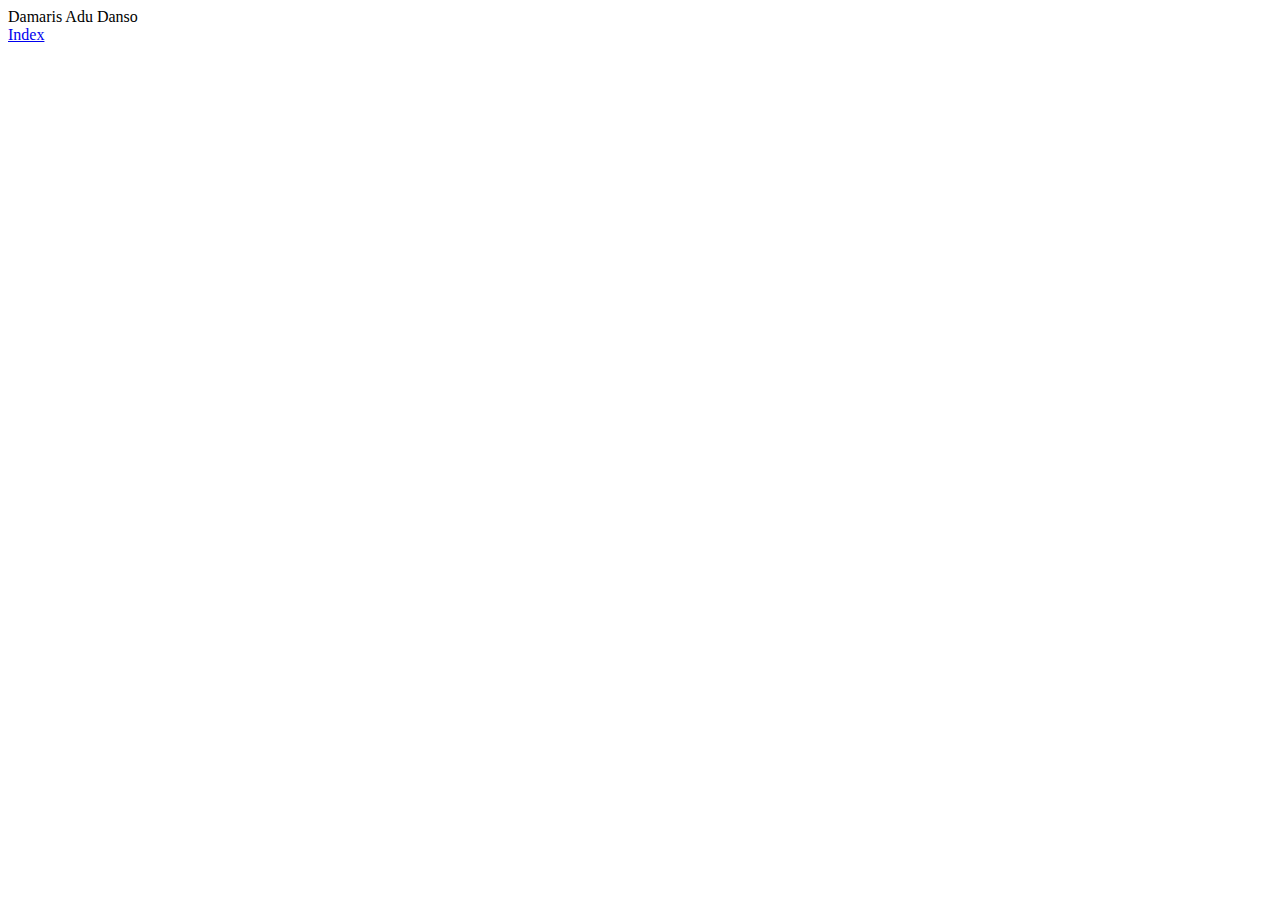
==== profile.html @ 7f3ef5bd "first commit" ====
<!DOCTYPE html>
<html lang="en">
  <head>
    <meta charset="UTF-8" />
    <meta name="viewport" content="width=device-width, initial-scale=1.0" />
    <title>Document</title>
  </head>
  <body>
    <div class="container">
      <!-- Header -->
      <header>
        <div class="logo">Damaris Adu Danso</div>
        <nav class="nav">
          <a href="#">Index</a>
        </nav>
      </header>
    </div>
  </body>
</html>
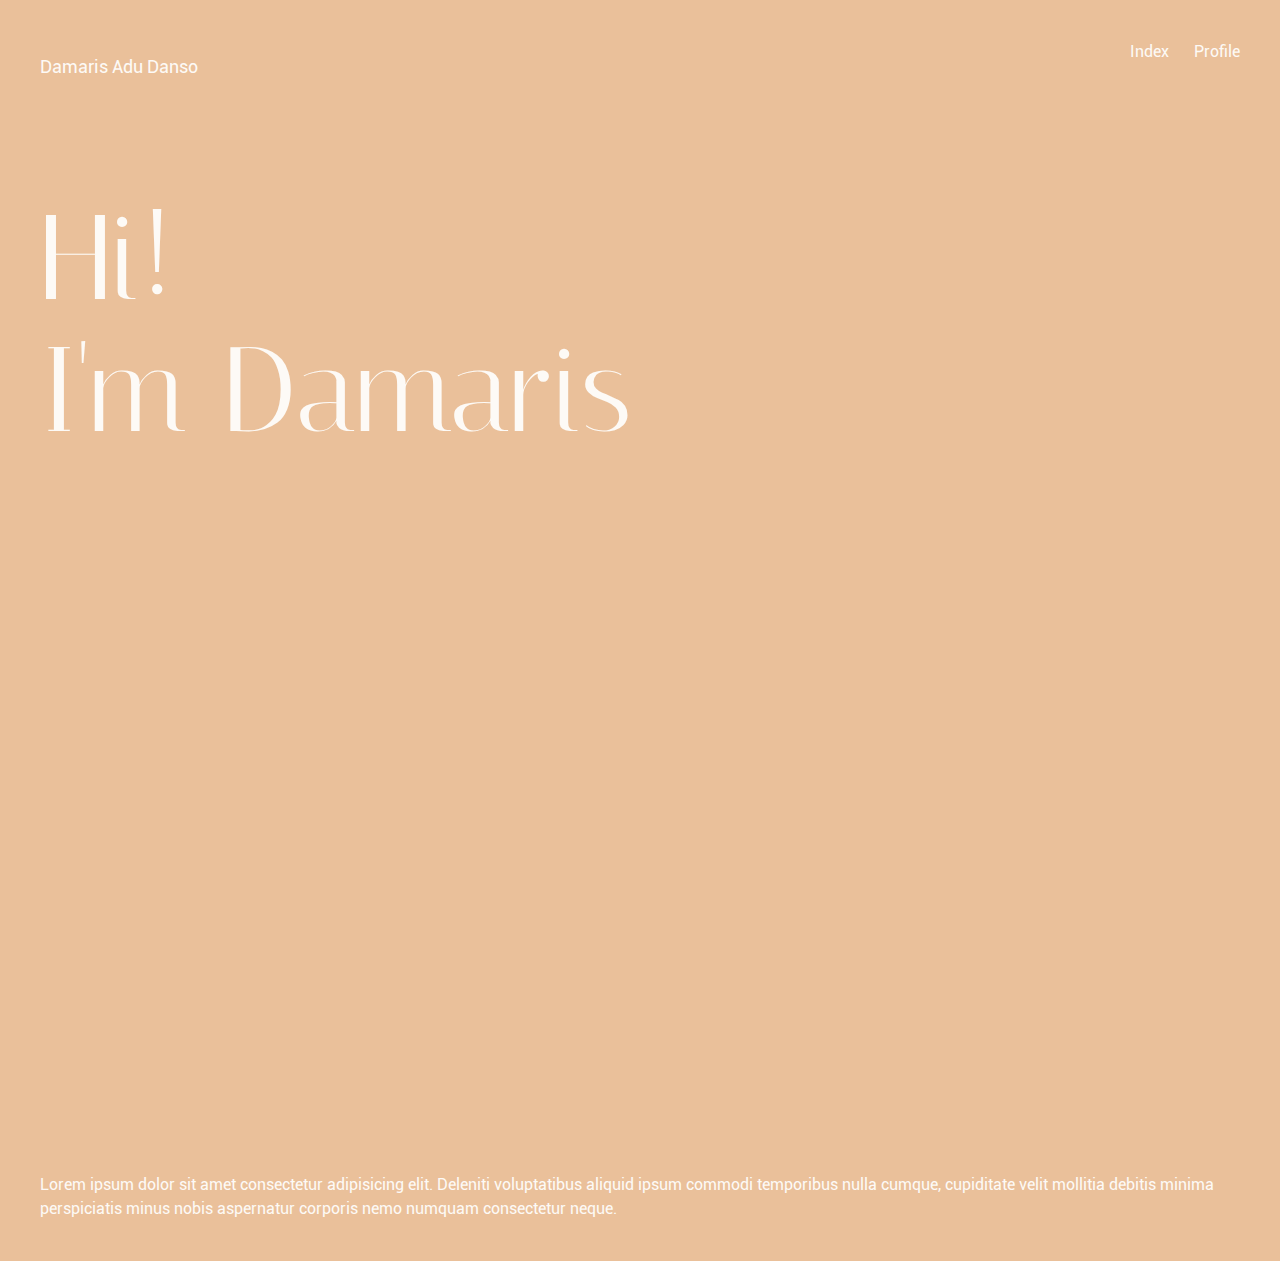
==== commit ac53e345: "profile page added and linked" ====
--- a/profile.html
+++ b/profile.html
@@ -3,16 +3,25 @@
   <head>
     <meta charset="UTF-8" />
     <meta name="viewport" content="width=device-width, initial-scale=1.0" />
-    <title>Document</title>
+    <title>Damaris Danso ¬ Profile </title>
+    <link rel="stylesheet" href="./css/styles.css" />
   </head>
   <body>
     <div class="container">
       <!-- Header -->
-      <header>
-        <div class="logo">Damaris Adu Danso</div>
-        <nav class="nav">
-          <a href="#">Index</a>
-        </nav>
+        <header>
+          <div class="logo">Damaris Adu Danso</div>
+          <nav class="nav">
+            <p class="effect-underline"><a href="./index.html">Index</a></p>
+            <p class="effect-underline"><a href="./profile.html">Profile</a></p>
+         </nav>
+        </header>
+  
+        <!-- Main content -->
+        <main>
+          <h1 class="main-title">Hi! <br> I'm Damaris</h1>
+          <p>Lorem ipsum dolor sit amet consectetur adipisicing elit. Deleniti voluptatibus aliquid ipsum commodi temporibus nulla cumque, cupiditate velit mollitia debitis minima perspiciatis minus nobis aspernatur corporis nemo numquam consectetur neque.</p>
+        </main>
       </header>
     </div>
   </body>
--- a/css/styles.css
+++ b/css/styles.css
@@ -0,0 +1,138 @@
+* {
+    margin: 0;
+    padding: 0;
+    box-sizing: border-box;
+
+  }
+@font-face {
+font-family: 'italiana';
+src: url(../Fonts/italiana/Italiana-Regular.ttf) format('truetype');
+}
+@font-face {
+font-family: 'roboto';
+src: url(../Fonts/roboto/Roboto-Regular.ttf) format('truetype');
+}
+  body {
+    font-family: 'roboto', sans-serif;
+    background-color: #eac09a;
+    background-image: url(../images/hero.jpg);
+    background-size: cover;
+    background-position: center;
+    color: #fdfaf6;
+    line-height: 1.5;
+    padding: 40px 20px;
+  }
+
+  /* Layout */
+  .container {
+    max-width: 1200px;
+    margin: 0 auto;
+  }
+
+  /* Header */
+  header {
+    display: flex;
+    justify-content: space-between;
+    align-items: center;
+    margin-bottom: 100px;
+  }
+
+  .logo {
+    font-size: 18px;
+    font-weight: 500;
+  }
+
+  .nav {
+    display: flex;
+    gap: 25px;
+  }
+
+  .nav a {
+    font-size: medium;
+    color: inherit;
+    text-decoration: none;
+  }
+
+  /*effect-underline*/
+p.effect-underline:after {
+content: '';
+position: sticky;
+left: 0;
+display: inline-block;
+height: 1em;
+width: 100%;
+border-bottom: 1px solid;
+margin-top: 5px;
+opacity: 0;
+-webkit-transition: opacity 0.35s, -webkit-transform 0.35s;
+transition: opacity 0.35s, transform 0.35s;
+-webkit-transform: scale(0,1);
+transform: scale(0,1);
+}
+
+p.effect-underline:hover:after {
+opacity: 1;
+-webkit-transform: scale(1);
+transform: scale(1);
+}
+
+
+  /* Main content */
+  .main-title {
+    font-size: clamp(48px, 10vw, 120px);
+    font-weight: 500;
+    line-height: 1.1;
+    margin-bottom: 80px;
+    font-family: 'italiana', sans-serif;
+    height: 100vh;
+  }
+
+  /* Footer */
+  footer {
+    margin-top: 200px;
+    display: grid;
+    grid-template-columns: repeat(auto-fit, minmax(200px, 1fr));
+    gap: 20px;
+  }
+
+  .folio-label {
+    font-size: 32px;
+    font-weight: 500;
+  }
+
+  .footer-section h3 {
+    font-size: 16px;
+    font-weight: 500;
+    margin-bottom: 10px;
+  }
+
+  .footer-section p {
+    font-size: 16px;
+  }
+
+  /* Responsive adjustments */
+  @media (max-width: 768px) {
+    header {
+      margin-bottom: 60px;
+    }
+
+    .main-title {
+      margin-bottom: 40px;
+    }
+
+    footer {
+      margin-top: 120px;
+      grid-template-columns: 1fr;
+    }
+
+  }
+
+  @media (max-width: 480px) {
+    body {
+      padding: 20px 15px;
+    }
+
+    header {
+      margin-bottom: 40px;
+    }
+  }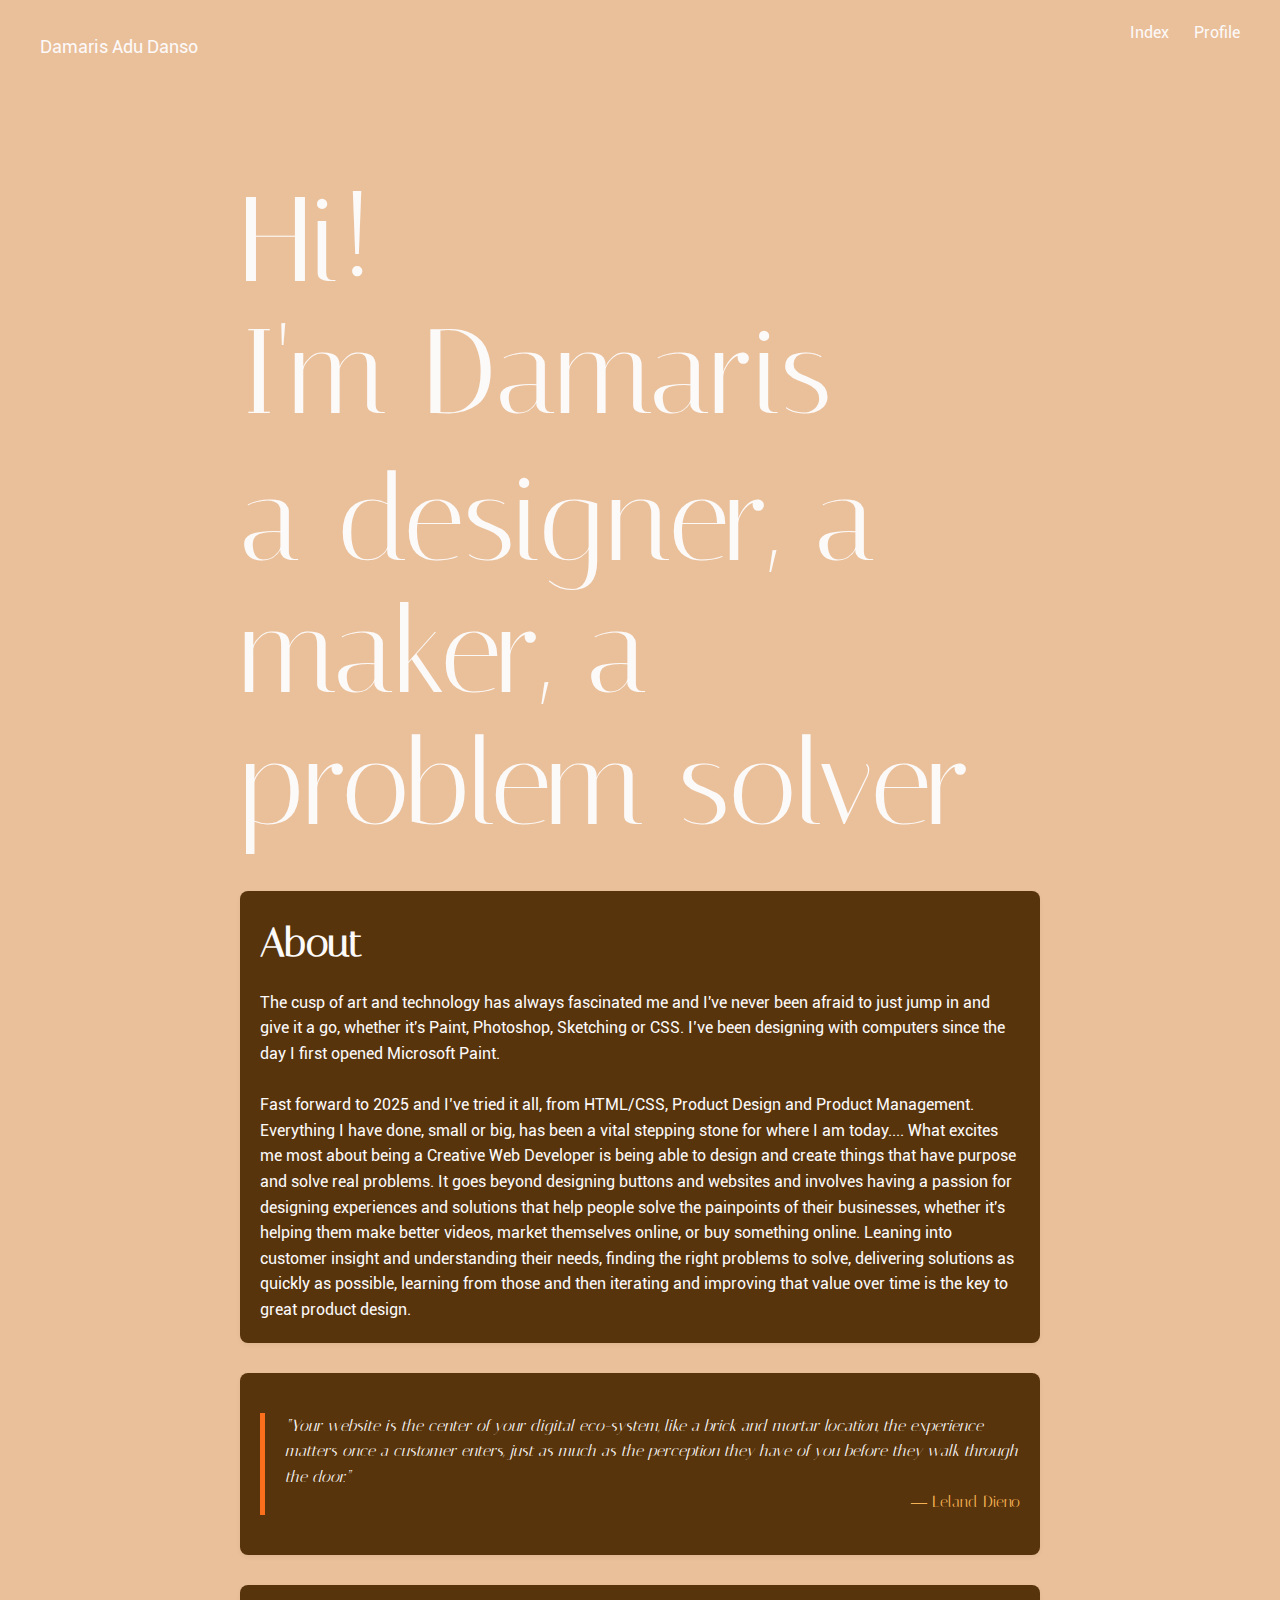
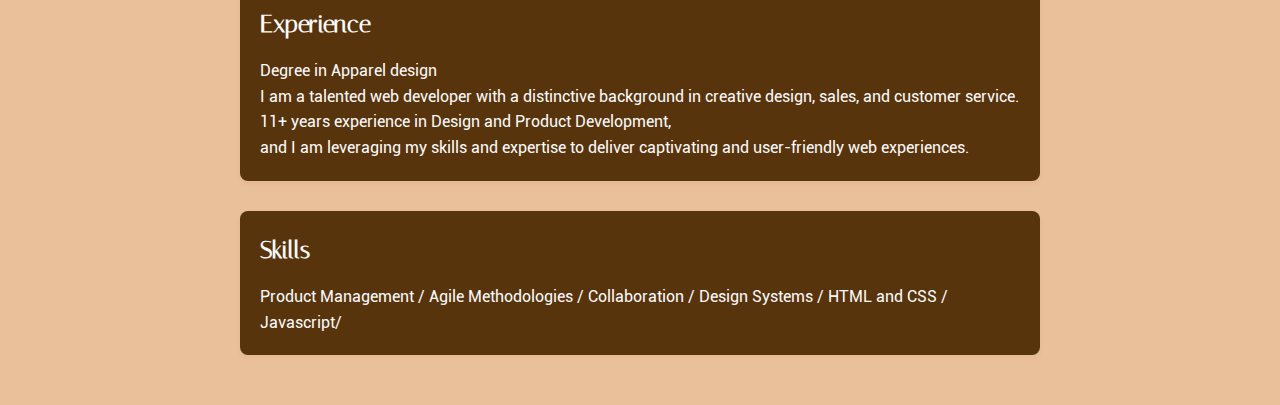
==== commit 80f5d79a: "profile" ====
--- a/profile.html
+++ b/profile.html
@@ -4,7 +4,7 @@
     <meta charset="UTF-8" />
     <meta name="viewport" content="width=device-width, initial-scale=1.0" />
     <title>Damaris Danso ¬ Profile </title>
-    <link rel="stylesheet" href="./css/styles.css" />
+    <link rel="stylesheet" href="./css/profile.css" />
   </head>
   <body>
     <div class="container">
@@ -19,8 +19,39 @@
   
         <!-- Main content -->
         <main>
-          <h1 class="main-title">Hi! <br> I'm Damaris</h1>
-          <p>Lorem ipsum dolor sit amet consectetur adipisicing elit. Deleniti voluptatibus aliquid ipsum commodi temporibus nulla cumque, cupiditate velit mollitia debitis minima perspiciatis minus nobis aspernatur corporis nemo numquam consectetur neque.</p>
+          <div ><h1 class="main-title">Hi! <br> I'm Damaris</h1>
+          <h2 class="main-title">a designer, a maker, a problem solver</h2>
+          <img>
+          </div>
+            <section id="about">
+                <h1>About</h1>
+                <p>The cusp of art and technology has always fascinated me and I've never been afraid to just jump in and give it a go, whether it's Paint, Photoshop, Sketching or CSS. I’ve been designing with computers since the day I first opened Microsoft Paint.</p> <br>
+                <p>Fast forward to 2025 and I’ve tried it all, from HTML/CSS, Product Design and Product Management. Everything I have done, small or big, has been a vital stepping stone for where I am today.... What excites me most about being a Creative Web Developer is being able to design and create things that have purpose and solve real problems. It goes beyond designing buttons and websites and involves having a passion for designing experiences and solutions that help people solve the painpoints of their businesses, whether it's helping them make better videos, market themselves online, or buy something online. Leaning into customer insight and understanding their needs, finding the right problems to solve, delivering solutions as quickly as possible, learning from those and then iterating and improving that value over time is the key to great product design.</p>
+            </section>
+    
+            <section id="quote">
+                <blockquote>
+                    <p>“Your website is the center of your digital eco-system, like a brick and mortar location, the experience matters once a customer enters, just as much as the perception they have of you before they walk through the door.”</p>
+                </p>
+                    <footer> ― Leland Dieno</footer>
+                </blockquote>
+            </section>
+    
+            <section id="experience">
+                <h2>Experience</h2>
+                <p>Degree in Apparel design</p>
+                <p>I am a talented web developer with a distinctive background in creative design, sales, and customer service.</p>
+                <p>11+ years experience in Design and Product Development, <br> and I am leveraging my skills and expertise to deliver captivating and user-friendly web experiences.</p>
+                
+                
+            </section>
+    
+            <section id="skills">
+                <h2>Skills</h2>
+                <p> Product Management / Agile Methodologies / Collaboration / Design Systems / HTML and CSS  / Javascript/ </p>
+            </section>
+    
+          </div>
         </main>
       </header>
     </div>
--- a/css/profile.css
+++ b/css/profile.css
@@ -0,0 +1,164 @@
+/* Basic Reset */
+* {
+    margin: 0;
+    padding: 0;
+    box-sizing: border-box;
+}
+
+@font-face {
+    font-family: 'italiana';
+    src: url(../Fonts/italiana/Italiana-Regular.ttf) format('truetype');
+    }
+    @font-face {
+    font-family: 'roboto';
+    src: url(../Fonts/roboto/Roboto-Regular.ttf) format('truetype');
+    }
+
+body {
+    font-family: 'roboto', sans-serif;
+    line-height: 1.6;
+    padding: 20px;
+    background-color: #eac09a;
+    background-image: url(../images/hero.jpg);
+    background-size: cover;
+    background-position: center;
+    color: #fcf9f9;
+}
+
+ /* Layout */
+ .container {
+    max-width: 1200px;
+    margin: 0 auto;
+  }
+
+  /* Header */
+  header {
+    display: flex;
+    justify-content: space-between;
+    align-items: center;
+    margin-bottom: 100px;
+  }
+
+  .logo {
+    font-size: 18px;
+    font-weight: 500;
+  }
+
+  .nav {
+    display: flex;
+    gap: 25px;
+  }
+
+  .nav a {
+    font-size: medium;
+    color: inherit;
+    text-decoration: none;
+  }
+
+  /*effect-underline*/
+p.effect-underline:after {
+content: '';
+position: sticky;
+left: 0;
+display: inline-block;
+height: 1em;
+width: 100%;
+border-bottom: 1px solid;
+margin-top: 5px;
+opacity: 0;
+-webkit-transition: opacity 0.35s ;
+transition: opacity 0.35s;
+-webkit-transform: 0.35s;
+-webkit-transform: scale(0,1);
+transform: scale(0,1), 0.35s;
+}
+
+p.effect-underline:hover:after {
+opacity: 1;
+-webkit-transform: scale(1);
+transform: scale(1);
+}
+
+main {
+    max-width: 800px; /* Keeps the content from stretching too wide */
+    margin: 0 auto; /* Centers the content */
+
+}
+
+/* Main content */
+.main-title {
+    font-size: clamp(48px, 10vw, 120px);
+    font-weight: 500;
+    line-height: 1.1;
+    font-family: 'italiana', sans-serif;
+    display:grid;
+    grid-row: auto;
+}
+
+.mini-title {
+    font-size: 1.8em;
+    padding: 1em;
+    font-style: italic;
+}
+
+section {
+    margin-bottom: 30px;
+    padding: 20px;
+    background-color: #57340c; /* White background for sections */
+    border-radius: 8px; /* Slightly rounded corners */
+    box-shadow: 0 2px 5px rgba(3, 3, 3, 0.05); /* Subtle shadow */
+}
+
+h1, h2 {
+    color: #fcf9f9;
+    margin-bottom: 15px;
+    font-family: 'italiana';
+}
+
+h1 {
+    font-size: 2.5em;
+
+}
+
+
+ul {
+    list-style: disc;
+    margin-left: 20px;
+}
+
+blockquote {
+    font-family:'italiana';
+    font-style: italic;
+    border-left: 5px solid #fa6e1c;
+    padding-left: 20px;
+    margin: 20px 0;
+}
+
+blockquote footer {
+    font-style: normal;
+    text-align: right;
+    color: #f4b254;
+}
+
+/* Media Query for Responsiveness */
+@media (max-width: 600px) {
+    body {
+        padding: 10px;
+    }
+
+    main {
+        width: 100%;
+    }
+
+    section {
+        padding: 15px;
+    }
+
+    h1 {
+        font-size: 2em;
+    }
+
+    h2 {
+        font-size: 1.5em;
+    }
+}